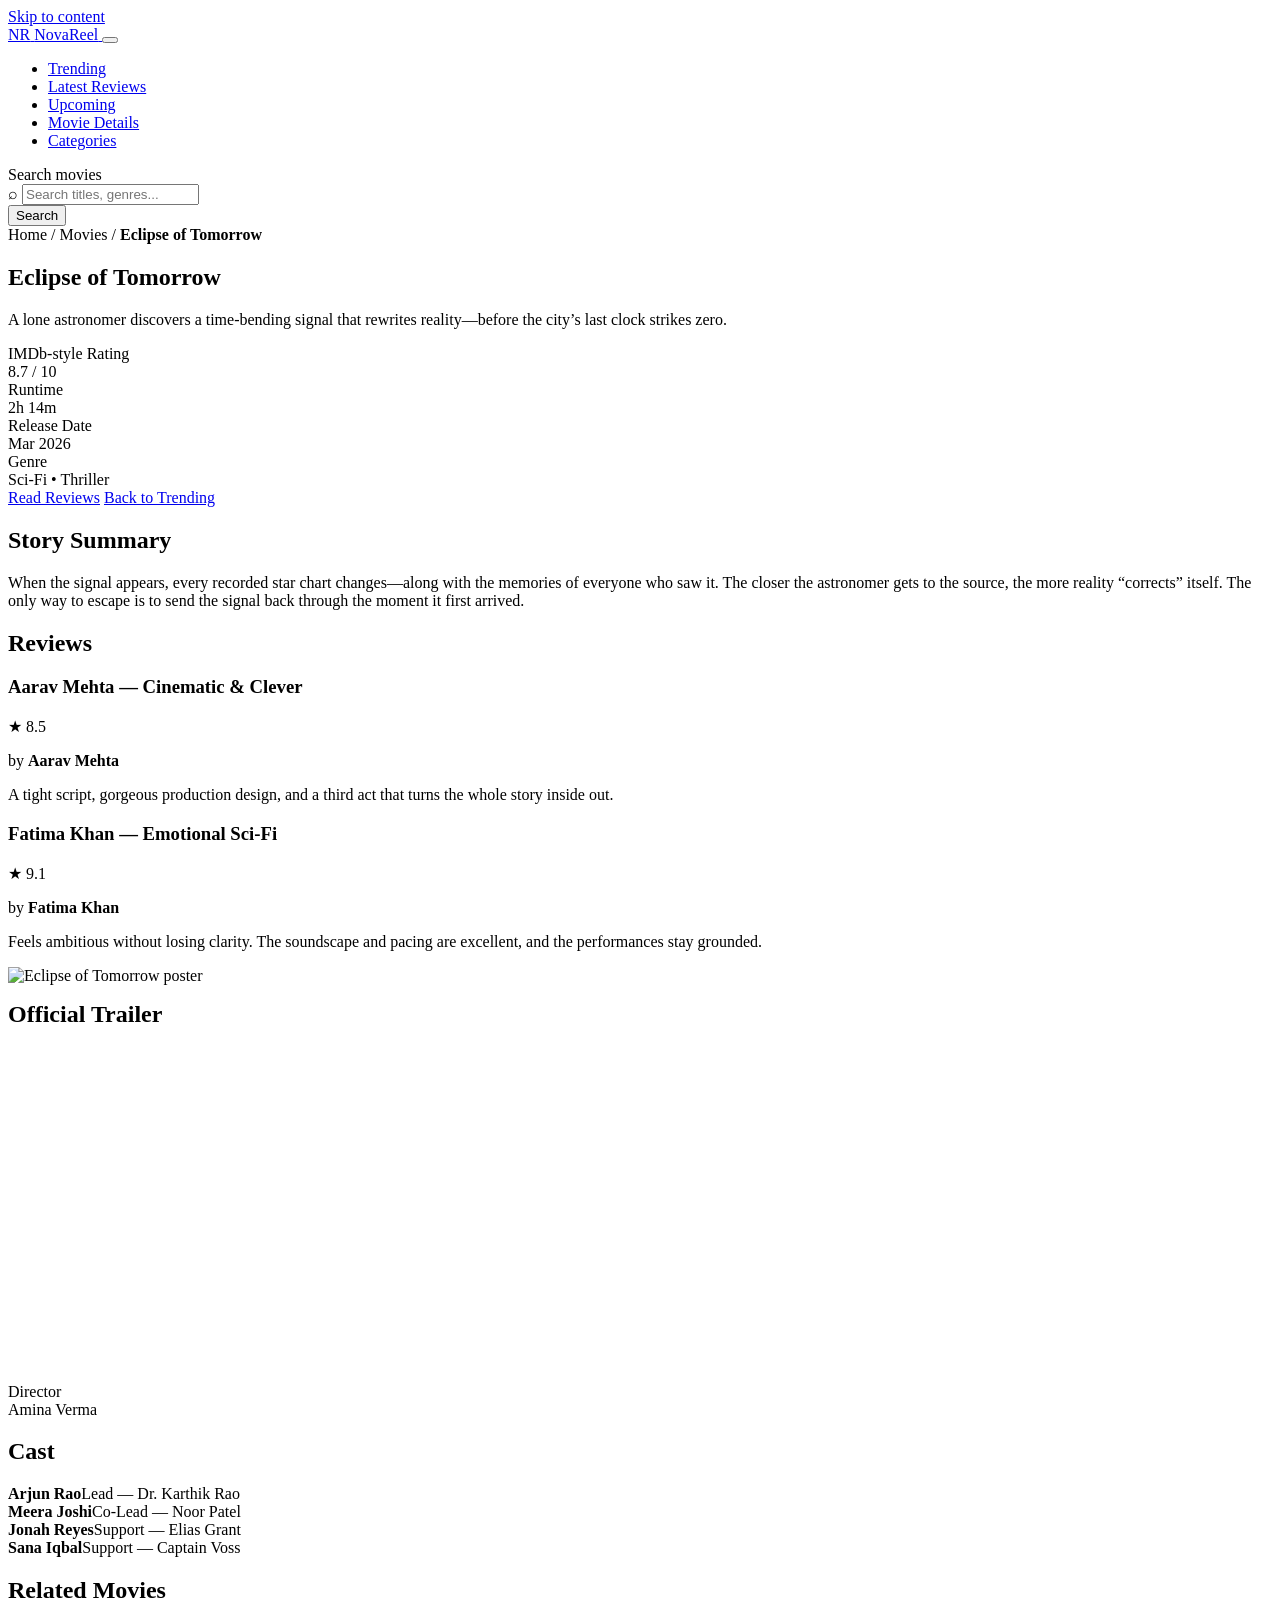
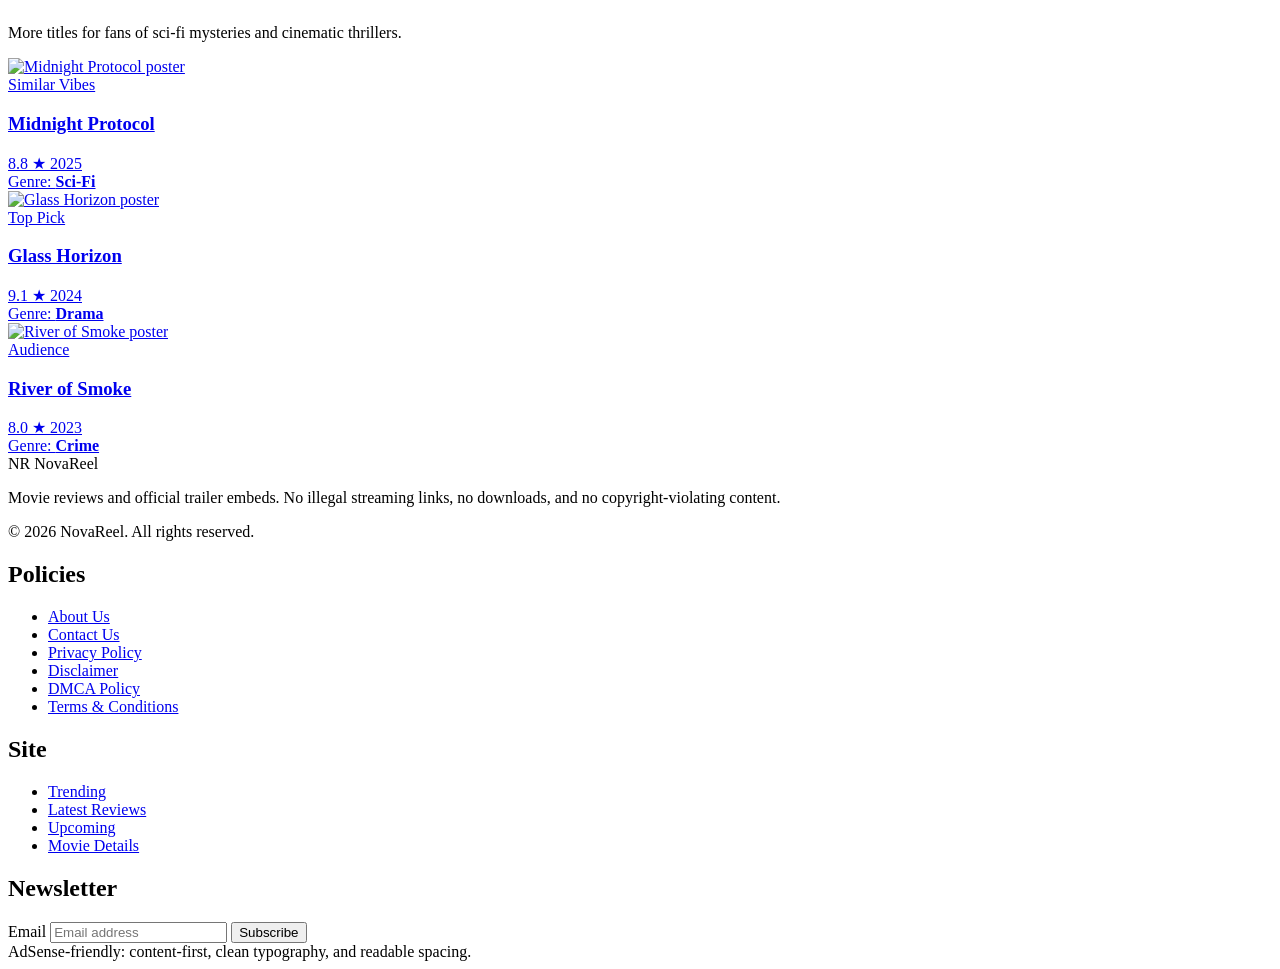
==== movie-detail.html @ b0065f3a "new website upload" ====
<!doctype html>
<html lang="en">
<head>
  <meta charset="utf-8" />
  <meta name="viewport" content="width=device-width, initial-scale=1" />

  <title>NovaReel | Eclipse of Tomorrow - Movie Details & Reviews</title>
  <meta name="description" content="Eclipse of Tomorrow movie details: story summary, cast, director, genre, runtime, release date, official trailer and reviews." />
  <meta name="robots" content="index,follow" />

  <!-- Open Graph -->
  <meta property="og:type" content="article" />
  <meta property="og:title" content="Eclipse of Tomorrow - Movie Details" />
  <meta property="og:description" content="Story summary, cast, official trailer (YouTube), and user-friendly reviews." />
  <meta property="og:url" content="https://example.com/movie/eclipse-of-tomorrow" />
  <meta property="og:image" content="images/featured-poster.jpg" />

  <script type="application/ld+json">
  {
    "@context":"https://schema.org",
    "@type":"Movie",
    "name":"Eclipse of Tomorrow",
    "director":{"@type":"Person","name":"Amina Verma"},
    "genre":["Sci-Fi","Thriller"],
    "url":"https://example.com/movie/eclipse-of-tomorrow"
  }
  </script>

  <link rel="stylesheet" href="css/styles.css" />
  <link rel="icon" href="images/favicon.svg" type="image/svg+xml" />
</head>

<body>
  <a class="skip-link" href="#main">Skip to content</a>

  <header class="site-header" role="banner">
    <div class="container header-inner">
      <a class="brand" href="index.html" aria-label="NovaReel home">
        <span class="brand-mark" aria-hidden="true">NR</span>
        <span class="brand-name">NovaReel</span>
      </a>

      <button class="nav-toggle" type="button" aria-label="Open menu" aria-expanded="false" data-nav-toggle>
        <span class="nav-toggle-bar"></span>
        <span class="nav-toggle-bar"></span>
        <span class="nav-toggle-bar"></span>
      </button>

      <nav class="site-nav" aria-label="Primary">
        <ul class="nav-list" data-nav-list>
          <li><a href="index.html#trending">Trending</a></li>
          <li><a href="index.html#reviews">Latest Reviews</a></li>
          <li><a href="index.html#upcoming">Upcoming</a></li>
          <li><a href="movie-detail.html">Movie Details</a></li>
          <li><a href="index.html#categories">Categories</a></li>
        </ul>
      </nav>

      <form class="search" role="search" action="search.html" method="get">
        <label class="search-label" for="site-search-2">Search movies</label>
        <div class="search-box">
          <span class="search-icon" aria-hidden="true">⌕</span>
          <input id="site-search-2" name="q" type="search" placeholder="Search titles, genres..." autocomplete="off" />
        </div>
        <button class="search-btn" type="submit">Search</button>
      </form>
    </div>
  </header>

  <main id="main" role="main">
    <section class="detail-hero" aria-label="Movie detail header">
      <div class="container">
        <div class="breadcrumb">Home / Movies / <strong>Eclipse of Tomorrow</strong></div>

        <div class="detail-grid">
          <div>
            <h1 class="detail-title">Eclipse of Tomorrow</h1>
            <p class="detail-summary">A lone astronomer discovers a time-bending signal that rewrites reality—before the city’s last clock strikes zero.</p>

            <div class="detail-stats" aria-label="Movie stats">
              <div class="stat">
                <div class="stat-label">IMDb-style Rating</div>
                <div class="stat-value">8.7 / 10</div>
              </div>
              <div class="stat">
                <div class="stat-label">Runtime</div>
                <div class="stat-value">2h 14m</div>
              </div>
              <div class="stat">
                <div class="stat-label">Release Date</div>
                <div class="stat-value">Mar 2026</div>
              </div>
              <div class="stat">
                <div class="stat-label">Genre</div>
                <div class="stat-value">Sci‑Fi • Thriller</div>
              </div>
            </div>

            <div class="detail-actions">
              <a class="btn btn-primary" href="#reviews">Read Reviews</a>
              <a class="btn btn-ghost" href="index.html#trending">Back to Trending</a>
            </div>

            <section class="section-card" aria-label="Story summary">
              <h2 class="detail-section-title">Story Summary</h2>
              <p class="hero-desc" style="margin:0;">When the signal appears, every recorded star chart changes—along with the memories of everyone who saw it. The closer the astronomer gets to the source, the more reality “corrects” itself. The only way to escape is to send the signal back through the moment it first arrived.</p>
            </section>

            <section class="section-card" id="reviews" aria-label="Reviews">
              <h2 class="detail-section-title">Reviews</h2>

              <div class="grid grid-reviews" style="margin-top:0;">
                <article class="review-card" aria-label="Review by Aarav Mehta">
                  <header class="review-top">
                    <h3 class="review-title">Aarav Mehta — Cinematic & Clever</h3>
                    <div class="review-rating" aria-label="Reviewer rating 8.5 out of 10">
                      <span class="star" aria-hidden="true">★</span>
                      <span class="rating-value">8.5</span>
                    </div>
                  </header>
                  <p class="review-by">by <strong>Aarav Mehta</strong></p>
                  <p class="review-text">A tight script, gorgeous production design, and a third act that turns the whole story inside out.</p>
                </article>

                <article class="review-card" aria-label="Review by Fatima Khan">
                  <header class="review-top">
                    <h3 class="review-title">Fatima Khan — Emotional Sci‑Fi</h3>
                    <div class="review-rating" aria-label="Reviewer rating 9.1 out of 10">
                      <span class="star" aria-hidden="true">★</span>
                      <span class="rating-value">9.1</span>
                    </div>
                  </header>
                  <p class="review-by">by <strong>Fatima Khan</strong></p>
                  <p class="review-text">Feels ambitious without losing clarity. The soundscape and pacing are excellent, and the performances stay grounded.</p>
                </article>
              </div>
            </section>

          </div>

          <aside>
            <div class="detail-poster" aria-label="Movie poster">
              <img src="images/featured-poster.jpg" alt="Eclipse of Tomorrow poster" loading="eager" />
            </div>

            <div class="detail-box" style="margin-top:1rem;">
              <h2 class="detail-section-title" style="margin-top:0;">Official Trailer</h2>
              <div class="trailer-card">
                <div class="trailer-mini" aria-label="Trailer embed">
                  <iframe
                    title="Eclipse of Tomorrow – Official Trailer"
                    loading="lazy"
                    width="560"
                    height="315"
                    src="https://www.youtube-nocookie.com/embed/ysz5S6PUM-U"
                    frameborder="0"
                    allow="accelerometer; autoplay; clipboard-write; encrypted-media; gyroscope; picture-in-picture; web-share"
                    allowfullscreen>
                  </iframe>
                </div>
              </div>

              <div class="detail-stats" style="margin:1rem 0 0; grid-template-columns: 1fr;">
                <div class="stat">
                  <div class="stat-label">Director</div>
                  <div class="stat-value">Amina Verma</div>
                </div>
              </div>
            </div>

            <section class="section-card" aria-label="Cast details">
              <h2 class="detail-section-title">Cast</h2>
              <div class="cast-grid">
                <div class="person"><strong>Arjun Rao</strong><span>Lead — Dr. Karthik Rao</span></div>
                <div class="person"><strong>Meera Joshi</strong><span>Co‑Lead — Noor Patel</span></div>
                <div class="person"><strong>Jonah Reyes</strong><span>Support — Elias Grant</span></div>
                <div class="person"><strong>Sana Iqbal</strong><span>Support — Captain Voss</span></div>
              </div>
            </section>
          </aside>
        </div>

        <section class="section" aria-label="Related movies">
          <div class="section-head">
            <h2 class="section-title">Related Movies</h2>
            <p class="section-sub">More titles for fans of sci‑fi mysteries and cinematic thrillers.</p>
          </div>

          <div class="related-grid">
            <article class="card movie-card" aria-label="Related movie: Midnight Protocol">
              <a class="card-link" href="movie-detail.html">
                <div class="card-media">
                  <img src="images/poster4.jpg" alt="Midnight Protocol poster" loading="lazy" />
                  <div class="card-badge card-badge-alt">Similar Vibes</div>
                </div>
                <div class="card-body">
                  <h3 class="card-title">Midnight Protocol</h3>
                  <div class="card-rating">
                    <span class="rating-pill rating-pill-good">8.8</span>
                    <span class="muted">★</span>
                    <span class="muted">2025</span>
                  </div>
                  <div class="card-meta">Genre: <strong>Sci‑Fi</strong></div>
                </div>
              </a>
            </article>

            <article class="card movie-card" aria-label="Related movie: Glass Horizon">
              <a class="card-link" href="movie-detail.html">
                <div class="card-media">
                  <img src="images/poster2.jpg" alt="Glass Horizon poster" loading="lazy" />
                  <div class="card-badge">Top Pick</div>
                </div>
                <div class="card-body">
                  <h3 class="card-title">Glass Horizon</h3>
                  <div class="card-rating">
                    <span class="rating-pill rating-pill-good">9.1</span>
                    <span class="muted">★</span>
                    <span class="muted">2024</span>
                  </div>
                  <div class="card-meta">Genre: <strong>Drama</strong></div>
                </div>
              </a>
            </article>

            <article class="card movie-card" aria-label="Related movie: River of Smoke">
              <a class="card-link" href="movie-detail.html">
                <div class="card-media">
                  <img src="images/poster5.jpg" alt="River of Smoke poster" loading="lazy" />
                  <div class="card-badge card-badge-calm">Audience</div>
                </div>
                <div class="card-body">
                  <h3 class="card-title">River of Smoke</h3>
                  <div class="card-rating">
                    <span class="rating-pill">8.0</span>
                    <span class="muted">★</span>
                    <span class="muted">2023</span>
                  </div>
                  <div class="card-meta">Genre: <strong>Crime</strong></div>
                </div>
              </a>
            </article>
          </div>
        </section>
      </div>
    </section>
  </main>

  <footer class="site-footer" role="contentinfo">
    <div class="container footer-grid">
      <div class="footer-brand">
        <div class="footer-logo">
          <span class="brand-mark" aria-hidden="true">NR</span>
          <span class="brand-name">NovaReel</span>
        </div>
        <p class="footer-text">Movie reviews and official trailer embeds. No illegal streaming links, no downloads, and no copyright-violating content.</p>
        <p class="copyright">© <span>2026</span> NovaReel. All rights reserved.</p>
      </div>

      <div class="footer-links">
        <h2 class="footer-title">Policies</h2>
        <ul>
          <li><a href="about.html">About Us</a></li>
          <li><a href="contact.html">Contact Us</a></li>
          <li><a href="privacy.html">Privacy Policy</a></li>
          <li><a href="disclaimer.html">Disclaimer</a></li>
          <li><a href="dmca.html">DMCA Policy</a></li>
          <li><a href="terms.html">Terms &amp; Conditions</a></li>
        </ul>
      </div>

      <div class="footer-links">
        <h2 class="footer-title">Site</h2>
        <ul>
          <li><a href="index.html#trending">Trending</a></li>
          <li><a href="index.html#reviews">Latest Reviews</a></li>
          <li><a href="index.html#upcoming">Upcoming</a></li>
          <li><a href="movie-detail.html">Movie Details</a></li>
        </ul>
      </div>

      <div class="footer-right">
        <h2 class="footer-title">Newsletter</h2>
        <form class="newsletter" action="subscribe.html" method="post">
          <label for="email-2" class="visually-hidden">Email</label>
          <input id="email-2" name="email" type="email" placeholder="Email address" required />
          <button class="btn btn-primary btn-full" type="submit">Subscribe</button>
        </form>
        <div class="footer-small">AdSense-friendly: content-first, clean typography, and readable spacing.</div>
      </div>
    </div>
  </footer>
</body>
</html>
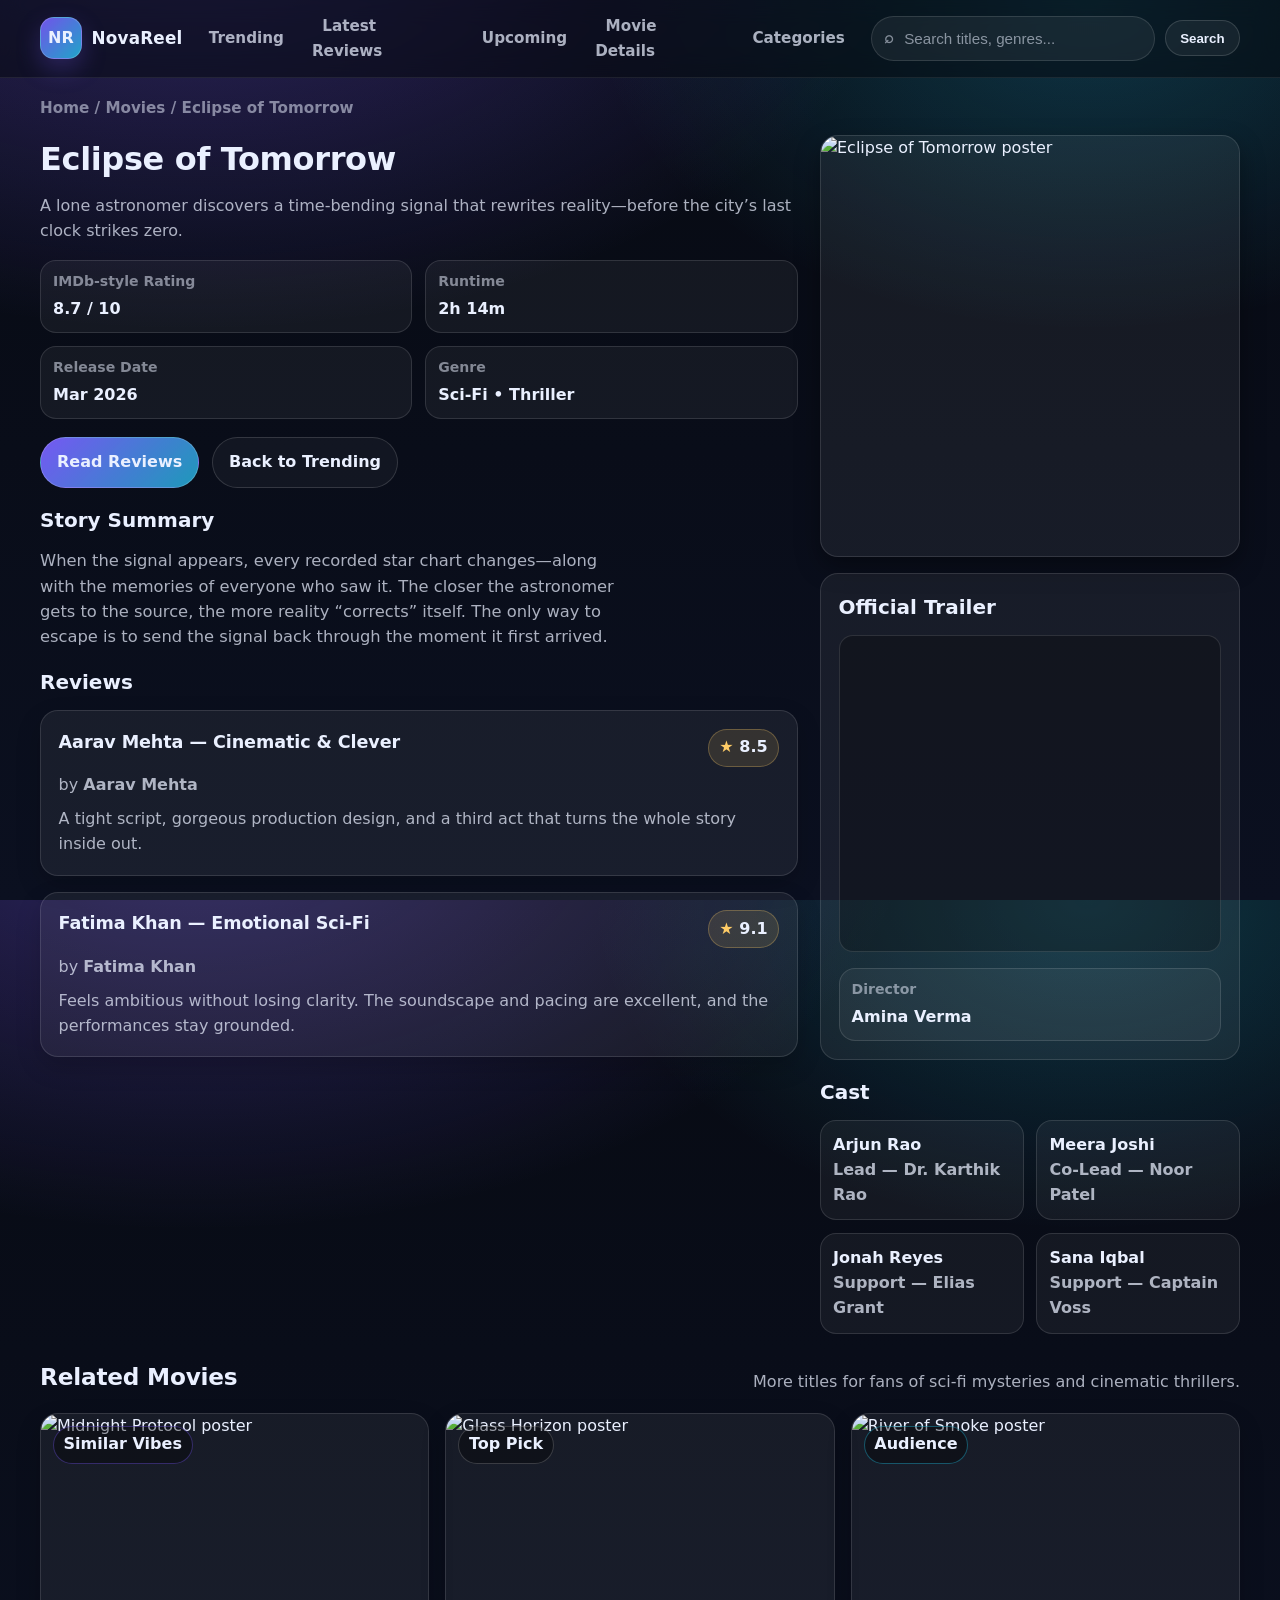
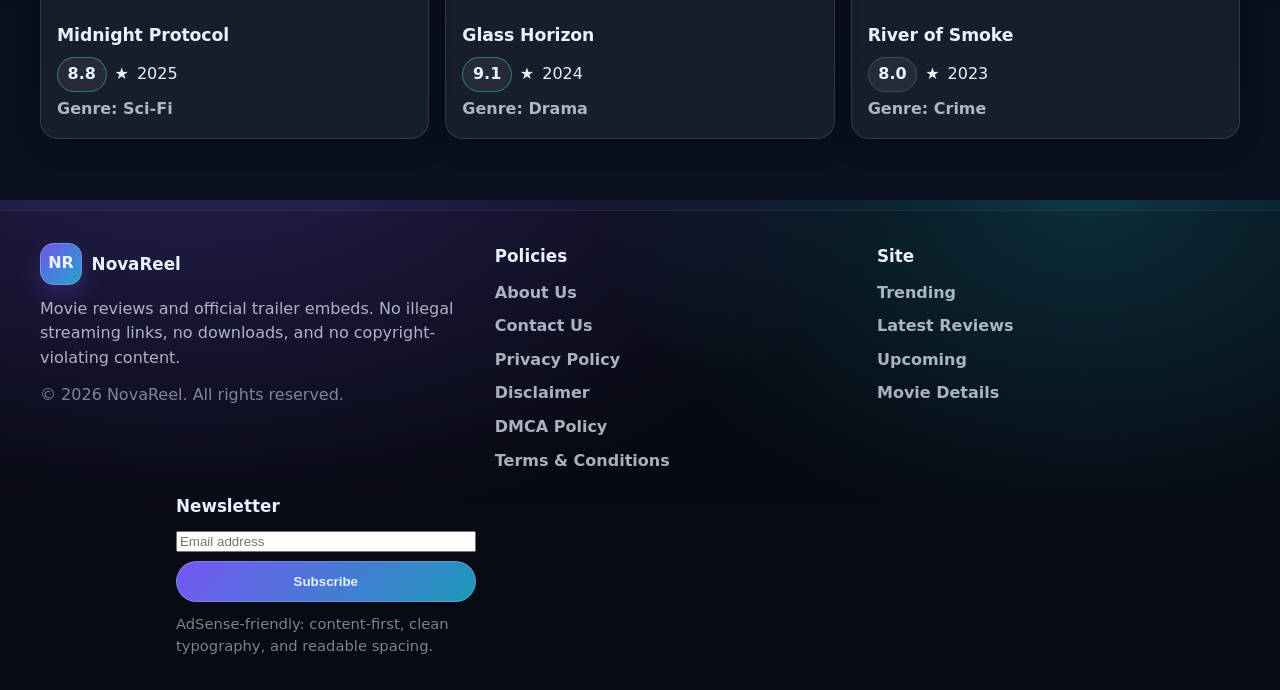
==== commit bdf17ee5: "website upload" ====
--- a/movie-detail.html
+++ b/movie-detail.html
@@ -26,7 +26,7 @@
   }
   </script>
 
-  <link rel="stylesheet" href="css/styles.css" />
+<link rel="stylesheet" href="styles.css" />
   <link rel="icon" href="images/favicon.svg" type="image/svg+xml" />
 </head>
 
--- a/styles.css
+++ b/styles.css
@@ -0,0 +1,496 @@
+/* NovaReel — Movie Review Website (HTML5 + CSS3 only) */
+
+:root{
+  --bg0:#070A12;
+  --bg1:#0B1020;
+  --card: rgba(255,255,255,.06);
+  --card2: rgba(255,255,255,.085);
+  --stroke: rgba(255,255,255,.14);
+  --text:#EAF0FF;
+  --muted: rgba(234,240,255,.72);
+  --muted2: rgba(234,240,255,.52);
+  --brand:#7C5CFF;
+  --brand2:#26D6FF;
+  --good:#2EE59D;
+  --warn:#FFCC66;
+  --shadow: 0 18px 50px rgba(0,0,0,.45);
+  --shadow2: 0 10px 24px rgba(0,0,0,.35);
+  --radius: 18px;
+  --radius2: 14px;
+  --max: 1200px;
+}
+
+*{ box-sizing:border-box; }
+html,body{ height:100%; }
+body{
+  margin:0;
+  font-family: ui-sans-serif, system-ui, -apple-system, Segoe UI, Roboto, Helvetica, Arial, "Apple Color Emoji","Segoe UI Emoji";
+  background:
+    radial-gradient(1200px 700px at 15% -10%, rgba(124,92,255,.35), transparent 60%),
+    radial-gradient(900px 600px at 85% 0%, rgba(38,214,255,.22), transparent 55%),
+    linear-gradient(180deg, var(--bg0), var(--bg1));
+  color:var(--text);
+  line-height:1.55;
+}
+
+img{ max-width:100%; display:block; }
+
+.container{ width:min(var(--max), calc(100% - 2rem)); margin:0 auto; }
+
+.visually-hidden{
+  position:absolute !important;
+  width:1px; height:1px;
+  padding:0; margin:-1px;
+  overflow:hidden; clip:rect(0,0,0,0);
+  white-space:nowrap; border:0;
+}
+
+.skip-link{
+  position:absolute;
+  left:-999px;
+  top:12px;
+  background:#111827;
+  border:1px solid var(--stroke);
+  color:var(--text);
+  padding:.6rem 1rem;
+  border-radius:999px;
+  z-index:9999;
+}
+.skip-link:focus{ left:12px; }
+
+/* Header */
+.site-header{
+  position:sticky;
+  top:0;
+  z-index:50;
+  backdrop-filter: blur(12px);
+  background: rgba(7,10,18,.55);
+  border-bottom:1px solid rgba(255,255,255,.08);
+}
+.header-inner{
+  display:flex;
+  align-items:center;
+  gap:1rem;
+  padding:.85rem 0;
+}
+
+.brand{
+  display:flex;
+  align-items:center;
+  gap:.6rem;
+  text-decoration:none;
+  color:var(--text);
+  font-weight:800;
+  letter-spacing:.2px;
+}
+.brand-mark{
+  width:42px; height:42px;
+  display:grid; place-items:center;
+  border-radius:14px;
+  background: linear-gradient(135deg, rgba(124,92,255,.9), rgba(38,214,255,.75));
+  box-shadow: 0 10px 25px rgba(124,92,255,.25);
+  border:1px solid rgba(255,255,255,.18);
+}
+.brand-name{ font-size:1.05rem; }
+
+.nav-toggle{ display:none; }
+
+.site-nav{ flex:1; }
+.nav-list{
+  list-style:none;
+  display:flex;
+  gap:1.1rem;
+  padding:0;
+  margin:0;
+  align-items:center;
+}
+.nav-list a{
+  text-decoration:none;
+  color:var(--muted);
+  font-weight:650;
+  font-size:.95rem;
+  padding:.55rem .65rem;
+  border-radius:999px;
+  transition: transform .2s ease, background .2s ease, color .2s ease;
+}
+.nav-list a:hover{
+  color:var(--text);
+  background: rgba(255,255,255,.07);
+  transform: translateY(-1px);
+}
+
+/* Search */
+.search{ display:flex; align-items:center; gap:.6rem; }
+.search-box{
+  display:flex;
+  align-items:center;
+  gap:.5rem;
+  padding:.55rem .75rem;
+  border-radius:999px;
+  border:1px solid rgba(255,255,255,.12);
+  background: rgba(255,255,255,.06);
+}
+.search-icon{ color:var(--muted2); font-weight:700; }
+.search-label{ display:none; }
+.search input{
+  background:transparent;
+  border:0;
+  outline:none;
+  color:var(--text);
+  width:240px;
+  font-size:.95rem;
+}
+.search input::placeholder{ color: rgba(234,240,255,.55); }
+.search-btn{
+  border:1px solid rgba(255,255,255,.14);
+  background: rgba(255,255,255,.06);
+  color:var(--text);
+  padding:.6rem .9rem;
+  border-radius:999px;
+  cursor:pointer;
+  font-weight:750;
+  transition: transform .2s ease, background .2s ease;
+}
+.search-btn:hover{ background: rgba(255,255,255,.10); transform: translateY(-1px); }
+
+/* Hero */
+.main{ padding-bottom:2.5rem; }
+.hero{ padding: 2rem 0 1rem; }
+.hero-grid{
+  display:grid;
+  grid-template-columns: 1.15fr .85fr;
+  gap:1.5rem;
+  align-items:stretch;
+}
+.eyebrow{ display:flex; gap:.6rem; flex-wrap:wrap; margin-bottom:.9rem; }
+.pill{
+  display:inline-flex;
+  align-items:center;
+  gap:.45rem;
+  padding:.35rem .65rem;
+  border-radius:999px;
+  background: rgba(124,92,255,.18);
+  border:1px solid rgba(124,92,255,.35);
+  color: rgba(234,240,255,.95);
+  font-weight:750;
+  font-size:.85rem;
+}
+.pill-outline{
+  background: rgba(38,214,255,.12);
+  border-color: rgba(38,214,255,.28);
+}
+
+.hero-title{ font-size: clamp(2rem, 3.4vw, 3rem); margin:.2rem 0 .75rem; letter-spacing:-.4px; }
+.hero-meta{ display:flex; gap:1rem; align-items:center; flex-wrap:wrap; margin-bottom:.6rem; }
+.hero-tags{ color:var(--muted); font-weight:650; }
+
+.rating-badge{
+  display:flex;
+  align-items:baseline;
+  gap:.35rem;
+  padding:.55rem .75rem;
+  border-radius: 16px;
+  background: rgba(255,255,255,.06);
+  border:1px solid rgba(255,255,255,.12);
+}
+.rating-score{ font-size:1.6rem; font-weight:900; color:var(--text); }
+.rating-star{ color: var(--warn); font-size:1.05rem; }
+.rating-sub{ color:var(--muted); font-weight:650; margin-left:.2rem; }
+
+.hero-desc{ color:var(--muted); font-size:1.02rem; max-width:56ch; margin: 0 0 1.1rem; }
+
+.hero-actions{ display:flex; gap:.8rem; flex-wrap:wrap; }
+.btn{
+  display:inline-flex;
+  align-items:center;
+  justify-content:center;
+  gap:.5rem;
+  text-decoration:none;
+  border-radius: 999px;
+  padding:.75rem 1rem;
+  font-weight:850;
+  border:1px solid rgba(255,255,255,.14);
+  background: rgba(255,255,255,.06);
+  color:var(--text);
+  transition: transform .2s ease, box-shadow .2s ease, background .2s ease;
+}
+.btn:hover{ transform: translateY(-2px); background: rgba(255,255,255,.10); box-shadow: var(--shadow2); }
+.btn-primary{
+  background: linear-gradient(135deg, rgba(124,92,255,.95), rgba(38,214,255,.7));
+  border-color: rgba(255,255,255,.18);
+}
+.btn-ghost{ background: rgba(255,255,255,.04); }
+.btn-full{ width:100%; }
+
+.hero-ad{ margin-top:1.4rem; }
+.ad-slot{
+  border:1px dashed rgba(255,255,255,.22);
+  background: rgba(255,255,255,.05);
+  border-radius: var(--radius);
+  padding:1rem;
+  color: rgba(234,240,255,.65);
+  min-height: 90px;
+  display:flex;
+  align-items:center;
+  justify-content:center;
+  text-align:center;
+}
+.ad-slot-tall{ min-height: 170px; }
+
+.hero-card{
+  border-radius: var(--radius);
+  background: rgba(255,255,255,.06);
+  border:1px solid rgba(255,255,255,.12);
+  box-shadow: var(--shadow2);
+  overflow:hidden;
+  display:flex;
+  flex-direction:column;
+}
+.movie-poster{ position:relative; }
+.movie-poster img{ height: 240px; width:100%; object-fit:cover; }
+.poster-overlay{ position:absolute; left:14px; top:14px; display:flex; gap:.5rem; flex-wrap:wrap; }
+.poster-chip{
+  font-weight:900;
+  font-size:.8rem;
+  padding:.3rem .55rem;
+  border-radius:999px;
+  background: rgba(0,0,0,.35);
+  border:1px solid rgba(255,255,255,.18);
+}
+.poster-chip-secondary{ border-color: rgba(38,214,255,.35); color: rgba(234,240,255,.95); }
+
+.trailer-preview{ padding: 1rem; display:flex; flex-direction:column; gap:.8rem; }
+.advice{ display:flex; align-items:center; gap:.6rem; color:var(--muted); font-weight:700; }
+.advice-icon{ color: var(--brand2); font-size:1.2rem; }
+.trailer-mini{ border-radius: 14px; overflow:hidden; border:1px solid rgba(255,255,255,.12); background: rgba(0,0,0,.25); }
+.trailer-mini iframe{ width:100%; aspect-ratio: 16/9; border:0; display:block; }
+
+/* Sections */
+.section{ padding: 1.6rem 0; }
+.section-split{ padding-top: .4rem; }
+.section-head{ display:flex; align-items:flex-end; justify-content:space-between; gap:1rem; flex-wrap:wrap; margin-bottom:1.1rem; }
+.section-title{ font-size: 1.45rem; margin:0; letter-spacing:-.2px; }
+.section-sub{ margin:0; color:var(--muted); max-width:60ch; }
+
+/* Cards */
+.grid{ display:grid; gap:1rem; }
+.grid-cards{ grid-template-columns: repeat(3, 1fr); }
+.grid-upcoming{ grid-template-columns: repeat(3, 1fr); }
+.grid-reviews{ grid-template-columns: 1fr; }
+
+.card{
+  border-radius: var(--radius);
+  background: rgba(255,255,255,.06);
+  border:1px solid rgba(255,255,255,.12);
+  overflow:hidden;
+  box-shadow: 0 10px 24px rgba(0,0,0,.2);
+  transition: transform .2s ease, border-color .2s ease, background .2s ease;
+}
+.card:hover{ transform: translateY(-4px); border-color: rgba(255,255,255,.2); background: rgba(255,255,255,.085); }
+.card-link{ color:inherit; text-decoration:none; display:block; }
+
+.card-media{ position:relative; }
+.card-media img{ height: 190px; width:100%; object-fit:cover; }
+.card-badge{
+  position:absolute;
+  left:12px; top:12px;
+  padding:.35rem .6rem;
+  font-weight:900;
+  border-radius:999px;
+  background: rgba(0,0,0,.35);
+  border:1px solid rgba(255,255,255,.18);
+}
+.card-badge-alt{ border-color: rgba(124,92,255,.35); }
+.card-badge-calm{ border-color: rgba(38,214,255,.35); }
+.card-badge-secondary{ border-color: rgba(255,204,102,.35); }
+
+.card-body{ padding: 1rem; }
+.card-title{ margin:.15rem 0 .5rem; font-size:1.08rem; letter-spacing:-.1px; }
+.card-rating{ display:flex; align-items:center; gap:.5rem; margin-bottom:.35rem; }
+.rating-pill{
+  padding:.25rem .6rem;
+  border-radius:999px;
+  background: rgba(255,255,255,.06);
+  border:1px solid rgba(255,255,255,.14);
+  font-weight:900;
+}
+.rating-pill-good{ border-color: rgba(46,229,157,.45); }
+.card-meta{ color:var(--muted); font-weight:650; }
+
+/* Reviews */
+.review-card{
+  border-radius: var(--radius);
+  border:1px solid rgba(255,255,255,.12);
+  background: rgba(255,255,255,.06);
+  padding: 1.1rem;
+  box-shadow: 0 10px 24px rgba(0,0,0,.18);
+}
+.review-top{ display:flex; align-items:flex-start; justify-content:space-between; gap:1rem; margin-bottom:.4rem; }
+.review-title{ margin:0; font-size:1.1rem; letter-spacing:-.1px; }
+.review-rating{
+  display:flex; align-items:center; gap:.35rem;
+  padding:.35rem .65rem;
+  border-radius:999px;
+  background: rgba(255,204,102,.12);
+  border:1px solid rgba(255,204,102,.28);
+}
+.star{ color: var(--warn); font-size:1rem; }
+.rating-value{ font-weight:900; }
+.review-by{ margin:.15rem 0 .6rem; color:var(--muted); }
+.review-text{ margin:0; color:var(--muted); }
+
+.reviews-ad{ margin-top: 1rem; }
+
+/* Split layout */
+.split{ display:grid; grid-template-columns: 1fr 340px; gap:1.4rem; align-items:start; }
+
+.sidebar{ display:flex; flex-direction:column; gap:1rem; }
+.widget{
+  border-radius: var(--radius);
+  background: rgba(255,255,255,.06);
+  border:1px solid rgba(255,255,255,.12);
+  padding: 1rem;
+  box-shadow: 0 10px 24px rgba(0,0,0,.18);
+}
+.widget-title{ margin:0 0 .75rem; font-size:1.05rem; }
+.widget-list{ list-style:none; margin:0; padding:0; display:flex; flex-direction:column; gap:.55rem; }
+.widget-list a{ color:var(--muted); text-decoration:none; font-weight:700; }
+.widget-list a:hover{ color:var(--text); text-decoration:underline; text-decoration-color: rgba(124,92,255,.8); }
+
+.tag-grid{ display:flex; flex-wrap:wrap; gap:.6rem; }
+.tag{
+  text-decoration:none;
+  color:var(--text);
+  font-weight:850;
+  font-size:.9rem;
+  border-radius: 999px;
+  padding:.45rem .75rem;
+  background: rgba(255,255,255,.06);
+  border:1px solid rgba(255,255,255,.12);
+  transition: transform .2s ease, background .2s ease;
+}
+.tag:hover{ transform: translateY(-2px); background: rgba(255,255,255,.10); }
+
+/* Footer */
+.site-footer{ margin-top: 1.8rem; padding: 2rem 0; border-top:1px solid rgba(255,255,255,.08); background: rgba(0,0,0,.18); }
+.footer-grid{ display:grid; grid-template-columns: 1.2fr 1fr 1fr; gap:1.2rem; }
+.footer-brand{ padding-right: .5rem; }
+.footer-logo{ display:flex; align-items:center; gap:.6rem; font-weight:900; }
+.footer-text{ color:var(--muted); margin:.75rem 0; max-width:60ch; }
+.copyright{ color:var(--muted2); margin:0; }
+
+.footer-title{ margin:0 0 .75rem; font-size:1.05rem; }
+.footer-links ul{ list-style:none; padding:0; margin:0; display:flex; flex-direction:column; gap:.55rem; }
+.footer-links a{ color:var(--muted); text-decoration:none; font-weight:750; }
+.footer-links a:hover{ color:var(--text); text-decoration:underline; text-decoration-color: rgba(38,214,255,.85); }
+
+.footer-right{ justify-self:end; }
+.newsletter{ display:flex; flex-direction:column; gap:.6rem; }
+.footer-small{ color:var(--muted2); font-size:.92rem; margin-top:.65rem; max-width:32ch; }
+
+/* Responsive */
+@media (max-width: 1020px){
+  .hero-grid{ grid-template-columns: 1fr; }
+  .movie-poster img{ height: 230px; }
+  .split{ grid-template-columns: 1fr; }
+  .grid-cards{ grid-template-columns: repeat(2, 1fr); }
+  .grid-upcoming{ grid-template-columns: repeat(2, 1fr); }
+  .footer-grid{ grid-template-columns: 1fr; }
+  .footer-right{ justify-self:start; }
+  .search input{ width: 190px; }
+}
+
+@media (max-width: 720px){
+  .header-inner{ flex-wrap:wrap; }
+  .site-nav{ display:none; }
+  .nav-toggle{
+    display:inline-flex;
+    margin-left:auto;
+    width:44px; height:44px;
+    border-radius: 14px;
+    border:1px solid rgba(255,255,255,.14);
+    background: rgba(255,255,255,.06);
+    cursor:pointer;
+    align-items:center; justify-content:center;
+    padding: .35rem;
+  }
+  .nav-toggle-bar{ width: 20px; height:2px; background: var(--text); display:block; margin:3px 0; border-radius:2px; opacity:.9; }
+  .search{ width:100%; order:10; }
+  .search-box{ flex:1; }
+  .search input{ width:100%; }
+  .grid-cards{ grid-template-columns: 1fr; }
+  .grid-upcoming{ grid-template-columns: 1fr; }
+  .section-head{ align-items:flex-start; }
+}
+
+/* Movie detail page */
+.detail-hero{ padding: 1.2rem 0 1rem; }
+.breadcrumb{
+  color: var(--muted2);
+  font-weight:750;
+  font-size:.95rem;
+  margin-bottom:.9rem;
+}
+.detail-grid{
+  display:grid;
+  grid-template-columns: 1fr 420px;
+  gap:1.4rem;
+  align-items:start;
+}
+.detail-poster{
+  border-radius: var(--radius);
+  border:1px solid rgba(255,255,255,.12);
+  background: rgba(255,255,255,.06);
+  overflow:hidden;
+  box-shadow: var(--shadow2);
+}
+.detail-poster img{ width:100%; height: 420px; object-fit:cover; }
+.detail-box{
+  border-radius: var(--radius);
+  border:1px solid rgba(255,255,255,.12);
+  background: rgba(255,255,255,.06);
+  padding: 1.1rem;
+}
+.detail-title{ font-size: 2rem; margin:0 0 .6rem; letter-spacing:-.35px; }
+.detail-summary{ color:var(--muted); margin:.2rem 0 1rem; }
+.detail-stats{ display:grid; grid-template-columns: repeat(2,1fr); gap:.8rem; margin: 1rem 0 1.1rem; }
+.stat{
+  padding:.65rem .75rem;
+  border-radius: 16px;
+  border:1px solid rgba(255,255,255,.12);
+  background: rgba(255,255,255,.05);
+}
+.stat-label{ color:var(--muted2); font-weight:750; font-size:.88rem; }
+.stat-value{ margin-top:.25rem; font-weight:900; }
+
+.detail-actions{ display:flex; gap:.8rem; flex-wrap:wrap; }
+
+.section-card{ margin-top:1.1rem; }
+.detail-section-title{ margin:0 0 .75rem; font-size:1.25rem; }
+.cast-grid{ display:grid; grid-template-columns: repeat(2,1fr); gap:.8rem; }
+.person{
+  padding:.75rem;
+  border-radius: 16px;
+  border:1px solid rgba(255,255,255,.12);
+  background: rgba(255,255,255,.05);
+}
+.person strong{ display:block; }
+.person span{ color:var(--muted); font-weight:700; }
+
+.trailer-card .trailer-mini iframe{ aspect-ratio: 16/9; }
+
+.related-grid{ display:grid; grid-template-columns: repeat(3,1fr); gap:1rem; }
+
+/* detail responsive */
+@media (max-width: 1020px){
+  .detail-grid{ grid-template-columns: 1fr; }
+  .detail-poster img{ height: 360px; }
+  .related-grid{ grid-template-columns: repeat(2,1fr); }
+}
+@media (max-width: 720px){
+  .detail-poster img{ height: 300px; }
+  .detail-stats{ grid-template-columns: 1fr; }
+  .cast-grid{ grid-template-columns: 1fr; }
+  .related-grid{ grid-template-columns: 1fr; }
+}
+
